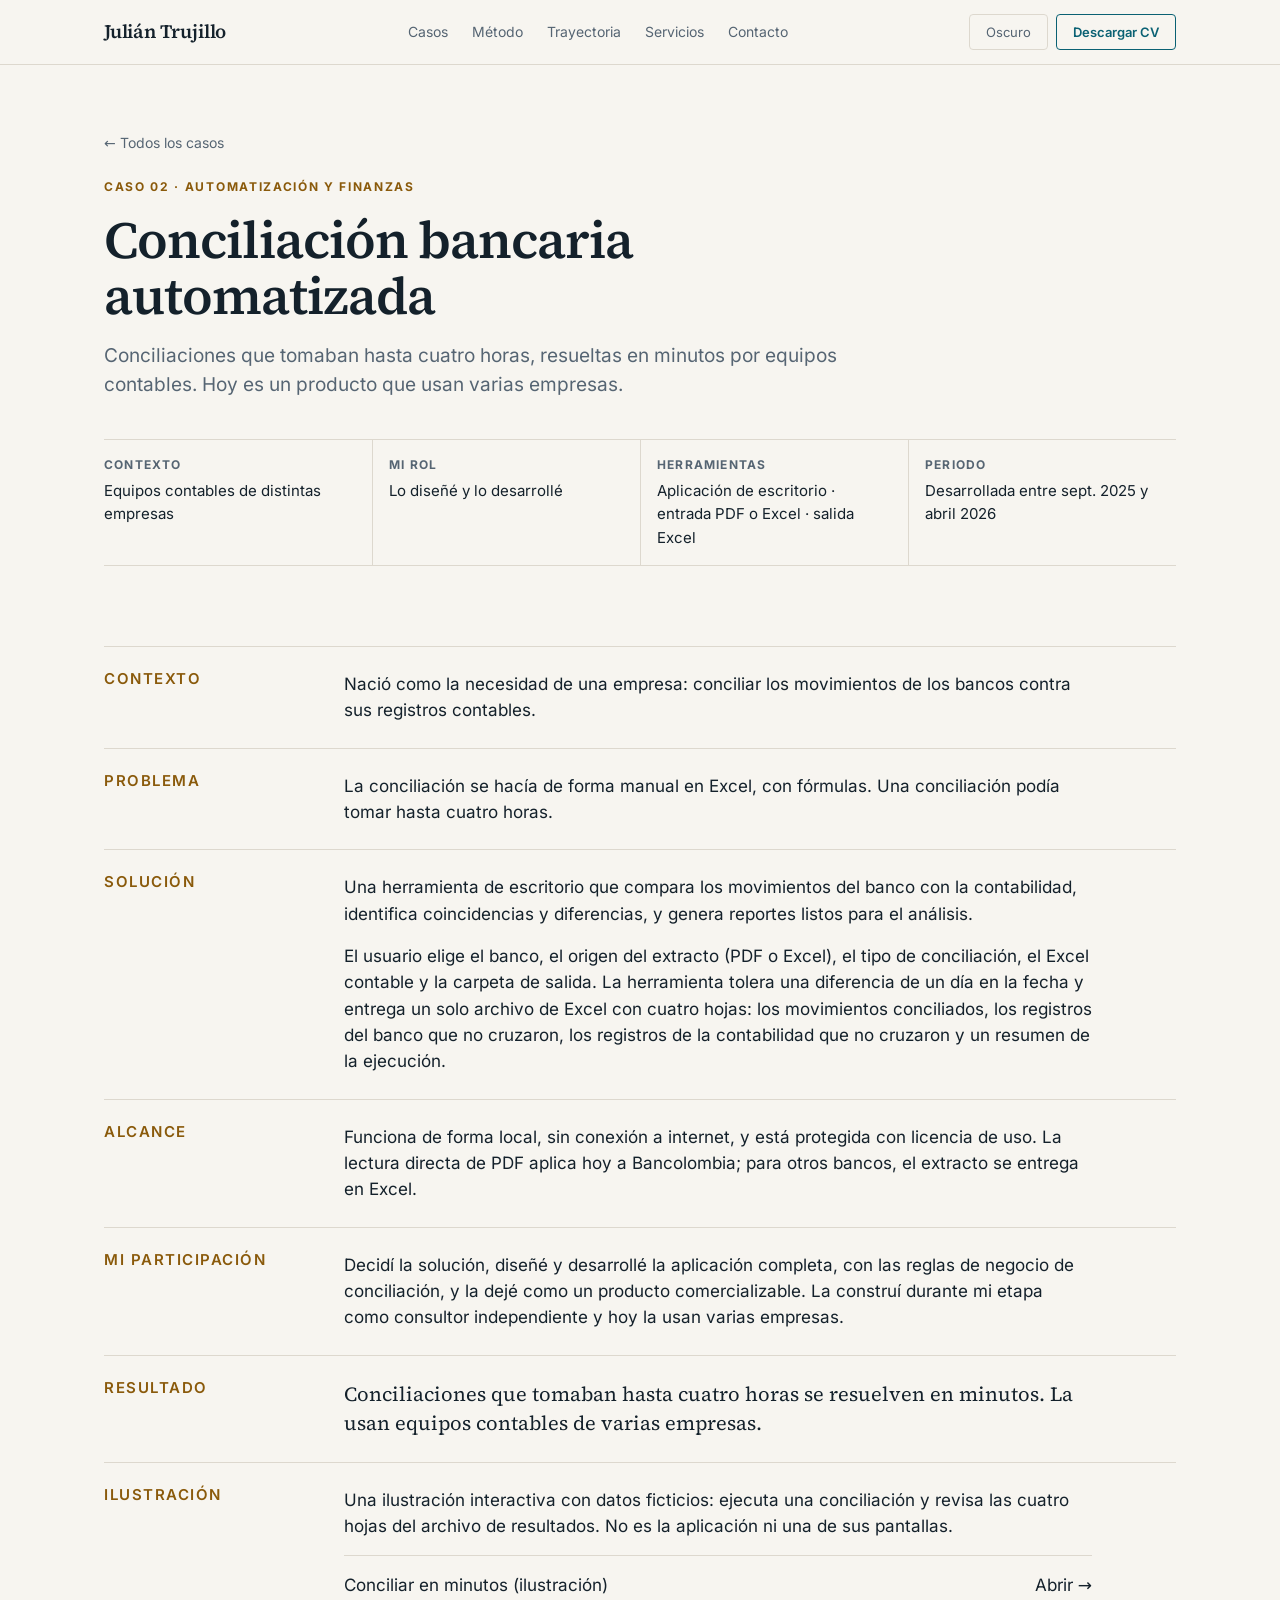
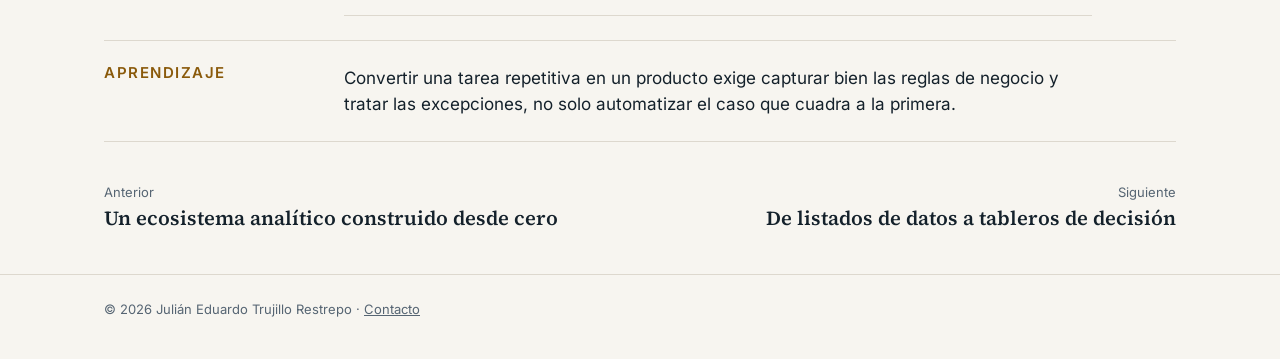
==== casos/conciliacion-bancaria.html @ c0d80c5a "Portafolio profesional: sitio, casos y demos Sitio estático con tres casos de estudio y siete demos " ====
<!doctype html>
<html lang="es" class="no-js">
<head>
<meta charset="utf-8">
<meta name="viewport" content="width=device-width,initial-scale=1">
<title>Conciliación bancaria automatizada · Julián Trujillo</title>
<meta name="description" content="De conciliaciones manuales de hasta cuatro horas a minutos. Una herramienta de escritorio que hoy usan varias empresas.">
<meta property="og:type" content="article">
<meta property="og:locale" content="es_CO">
<meta property="og:title" content="Conciliación bancaria automatizada · Julián Trujillo">
<meta property="og:description" content="De conciliaciones manuales de hasta cuatro horas a minutos. Una herramienta de escritorio que hoy usan varias empresas.">
<meta name="twitter:card" content="summary_large_image">
<link rel="icon" href="data:image/svg+xml,%3Csvg xmlns='http://www.w3.org/2000/svg' viewBox='0 0 64 64'%3E%3Crect width='64' height='64' rx='8' fill='%230a6173'/%3E%3Ctext x='32' y='43' font-family='Georgia,serif' font-size='30' font-weight='700' text-anchor='middle' fill='%23fff'%3EJT%3C/text%3E%3C/svg%3E">
<link rel="stylesheet" href="../assets/css/style.css">
</head>
<body>
<div class="progress" aria-hidden="true"></div>
<a class="skip" href="#contenido">Saltar al contenido</a>
<header class="site-header">
  <div class="wrap">
    <a class="brand" href="../index.html">Julián Trujillo</a>
    <nav class="nav" id="nav" aria-label="Principal">
      <a class="link" href="../index.html#casos">Casos</a>
      <a class="link" href="../index.html#metodo">Método</a>
      <a class="link" href="../index.html#trayectoria">Trayectoria</a>
      <a class="link" href="../index.html#servicios">Servicios</a>
      <a class="link" href="../index.html#contacto">Contacto</a>
    </nav>
    <div class="tools">
      <button class="icon-btn" id="theme-btn" type="button" aria-label="Cambiar entre modo claro y oscuro">Oscuro</button>
      <a class="btn btn-secondary btn-sm" href="../assets/CV_Julian_Trujillo_2026.pdf" download>Descargar CV</a>
      <button class="icon-btn menu-btn" id="menu-btn" type="button" aria-expanded="false" aria-controls="nav">Menú</button>
    </div>
  </div>
</header>
<main id="contenido">
<section class="case-hero">
  <div class="wrap">
    <a class="back" href="../index.html#casos">← Todos los casos</a>
    <p class="eyebrow">Caso 02 · Automatización y finanzas</p>
    <h1>Conciliación bancaria automatizada</h1>
    <p class="lead">Conciliaciones que tomaban hasta cuatro horas, resueltas en minutos por equipos contables. Hoy es un producto que usan varias empresas.</p>
    <dl class="facts">
      <div><dt>Contexto</dt><dd>Equipos contables de distintas empresas</dd></div>
      <div><dt>Mi rol</dt><dd>Lo diseñé y lo desarrollé</dd></div>
      <div><dt>Herramientas</dt><dd>Aplicación de escritorio · entrada PDF o Excel · salida Excel</dd></div>
      <div><dt>Periodo</dt><dd>Desarrollada entre sept. 2025 y abril 2026</dd></div>
    </dl>
  </div>
</section>
<div class="wrap">
<section class="case-body reveal"><h2>Contexto</h2><div class="text "><p>Nació como la necesidad de una empresa: conciliar los movimientos de los bancos contra sus registros contables.</p></div></section>
<section class="case-body reveal"><h2>Problema</h2><div class="text "><p>La conciliación se hacía de forma manual en Excel, con fórmulas. Una conciliación podía tomar hasta cuatro horas.</p></div></section>
<section class="case-body reveal"><h2>Solución</h2><div class="text "><p>Una herramienta de escritorio que compara los movimientos del banco con la contabilidad, identifica coincidencias y diferencias, y genera reportes listos para el análisis.</p><p>El usuario elige el banco, el origen del extracto (PDF o Excel), el tipo de conciliación, el Excel contable y la carpeta de salida. La herramienta tolera una diferencia de un día en la fecha y entrega un solo archivo de Excel con cuatro hojas: los movimientos conciliados, los registros del banco que no cruzaron, los registros de la contabilidad que no cruzaron y un resumen de la ejecución.</p></div></section>
<section class="case-body reveal"><h2>Alcance</h2><div class="text "><p>Funciona de forma local, sin conexión a internet, y está protegida con licencia de uso. La lectura directa de PDF aplica hoy a Bancolombia; para otros bancos, el extracto se entrega en Excel.</p></div></section>
<section class="case-body reveal"><h2>Mi participación</h2><div class="text "><p>Decidí la solución, diseñé y desarrollé la aplicación completa, con las reglas de negocio de conciliación, y la dejé como un producto comercializable. La construí durante mi etapa como consultor independiente y hoy la usan varias empresas.</p></div></section>
<section class="case-body reveal"><h2>Resultado</h2><div class="text "><p class="result">Conciliaciones que tomaban hasta cuatro horas se resuelven en minutos. La usan equipos contables de varias empresas.</p></div></section>
<section class="case-body reveal"><h2>Ilustración</h2><div class="text "><p>Una ilustración interactiva con datos ficticios: ejecuta una conciliación y revisa las cuatro hojas del archivo de resultados. No es la aplicación ni una de sus pantallas.</p><ul class="demo-list"><li><a href="../demos/conciliador.html"><span>Conciliar en minutos (ilustración)</span><span>Abrir →</span></a></li></ul></div></section>
<section class="case-body reveal"><h2>Aprendizaje</h2><div class="text "><p>Convertir una tarea repetitiva en un producto exige capturar bien las reglas de negocio y tratar las excepciones, no solo automatizar el caso que cuadra a la primera.</p></div></section>
</div>
<div class="wrap">
  <nav class="next" aria-label="Otros casos">
    <a href="ecosistema-analitico.html"><small>Anterior</small><strong>Un ecosistema analítico construido desde cero</strong></a>
    <a href="plataforma-virtual.html" style="text-align:right"><small>Siguiente</small><strong>De listados de datos a tableros de decisión</strong></a>
  </nav>
</div>
</main>
<footer><div class="wrap">© 2026 Julián Eduardo Trujillo Restrepo · <a href="../index.html#contacto">Contacto</a></div></footer>
<div class="sticky-cta"><a class="btn btn-primary" href="../index.html#contacto">Contacto</a></div>
<script src="../assets/js/main.js"></script>
</body>
</html>
---- assets/css/style.css ----
/* Portafolio profesional · Julián Trujillo
   Sistema visual: documento editorial, claro por defecto, oscuro automático. */

/* Fuentes autoalojadas (licencia SIL OFL, ver assets/fonts) */
@font-face { font-family: "Source Serif 4"; font-style: normal; font-weight: 200 900; font-display: swap;
  src: url("../fonts/source-serif-4-latin-wght-normal.woff2") format("woff2"); unicode-range: U+0000-00FF,U+0131,U+0152-0153,U+02BB-02BC,U+02C6,U+02DA,U+02DC,U+0304,U+0308,U+0329,U+2000-206F,U+20AC,U+2122,U+2191,U+2193,U+2212,U+2215,U+FEFF,U+FFFD; }
@font-face { font-family: "Inter"; font-style: normal; font-weight: 100 900; font-display: swap;
  src: url("../fonts/inter-latin-wght-normal.woff2") format("woff2"); unicode-range: U+0000-00FF,U+0131,U+0152-0153,U+02BB-02BC,U+02C6,U+02DA,U+02DC,U+0304,U+0308,U+0329,U+2000-206F,U+20AC,U+2122,U+2191,U+2193,U+2212,U+2215,U+FEFF,U+FFFD; }


:root {
  --bg: #f7f5f0;
  --surface: #ffffff;
  --text: #14212b;
  --muted: #566573;
  --line: #ddd8ce;
  --accent: #0a6173;
  --accent-ink: #ffffff;
  --gold: #8a5a0b;
  --ok: #2e7d4f;
  --err: #b3402f;
  --pending-bg: #fff4d6;
  --pending-ink: #6b4a00;

  --font-display: "Source Serif 4", Georgia, "Times New Roman", serif;
  --font-body: Inter, system-ui, "Segoe UI", Roboto, Arial, sans-serif;

  --sp-1: 4px;
  --sp-2: 8px;
  --sp-3: 16px;
  --sp-4: 24px;
  --sp-5: 40px;
  --sp-6: 64px;
  --sp-7: 96px;
  --radius: 4px;
  --max: 1120px;
  --measure: 68ch;
}

@media (prefers-color-scheme: dark) {
  :root:not([data-theme="light"]) {
    --bg: #0e1419;
    --surface: #151d25;
    --text: #e8edf2;
    --muted: #9aa7b4;
    --line: #25303a;
    --accent: #5bbccd;
    --accent-ink: #0e1419;
    --gold: #d9a441;
    --ok: #5cc08a;
    --err: #e5806f;
    --pending-bg: #2b2410;
    --pending-ink: #e7c46a;
  }
}

:root[data-theme="dark"] {
  --bg: #0e1419;
  --surface: #151d25;
  --text: #e8edf2;
  --muted: #9aa7b4;
  --line: #25303a;
  --accent: #5bbccd;
  --accent-ink: #0e1419;
  --gold: #d9a441;
  --ok: #5cc08a;
  --err: #e5806f;
  --pending-bg: #2b2410;
  --pending-ink: #e7c46a;
}

*,
*::before,
*::after { box-sizing: border-box; }

html { scroll-behavior: smooth; scroll-padding-top: 76px; }

body {
  margin: 0;
  background: var(--bg);
  color: var(--text);
  font: 17px/1.55 var(--font-body);
  -webkit-font-smoothing: antialiased;
}

img, svg { max-width: 100%; display: block; }
a { color: inherit; }
p { margin: 0 0 var(--sp-3); }

:focus-visible {
  outline: 3px solid var(--accent);
  outline-offset: 3px;
  border-radius: 2px;
}

.skip {
  position: absolute;
  left: var(--sp-3);
  top: -60px;
  background: var(--accent);
  color: var(--accent-ink);
  padding: var(--sp-2) var(--sp-3);
  z-index: 100;
  border-radius: var(--radius);
}
.skip:focus { top: var(--sp-3); }

.wrap {
  max-width: var(--max);
  margin: 0 auto;
  padding: 0 var(--sp-4);
}

/* ---------- Cabecera ---------- */
.site-header {
  position: sticky;
  top: 0;
  z-index: 50;
  background: color-mix(in srgb, var(--bg) 92%, transparent);
  backdrop-filter: blur(8px);
  border-bottom: 1px solid var(--line);
}
.site-header .wrap {
  display: flex;
  align-items: center;
  justify-content: space-between;
  gap: var(--sp-4);
  height: 64px;
}
.brand {
  font-family: var(--font-display);
  font-size: 19px;
  font-weight: 600;
  text-decoration: none;
  letter-spacing: -0.01em;
  white-space: nowrap;
}
.icon-btn { white-space: nowrap; }
.nav { display: flex; align-items: center; gap: var(--sp-4); }
.nav a.link {
  text-decoration: none;
  font-size: 14px;
  color: var(--muted);
  padding: 6px 0;
  border-bottom: 1px solid transparent;
  transition: color .2s, border-color .2s;
}
.nav a.link:hover,
.nav a.link[aria-current="true"] { color: var(--text); border-color: var(--accent); }

.tools { display: flex; align-items: center; gap: var(--sp-2); }
.icon-btn {
  font: inherit;
  font-size: 13px;
  color: var(--muted);
  background: transparent;
  border: 1px solid var(--line);
  border-radius: var(--radius);
  min-height: 36px;
  padding: 0 var(--sp-3);
  cursor: pointer;
}
.icon-btn:hover { color: var(--text); border-color: var(--muted); }
.menu-btn { display: none; }

/* ---------- Botones ---------- */
.btn {
  display: inline-flex;
  align-items: center;
  justify-content: center;
  gap: var(--sp-2);
  min-height: 44px;
  padding: 0 var(--sp-4);
  font: 600 15px/1 var(--font-body);
  text-decoration: none;
  border-radius: var(--radius);
  border: 1px solid var(--accent);
  cursor: pointer;
  transition: background .2s, color .2s, border-color .2s;
}
.btn-primary { background: var(--accent); color: var(--accent-ink); }
.btn-primary:hover { filter: brightness(1.08); }
.btn-secondary { background: transparent; color: var(--accent); }
.btn-secondary:hover { background: color-mix(in srgb, var(--accent) 10%, transparent); }
.btn-sm { min-height: 36px; padding: 0 var(--sp-3); font-size: 13px; }

/* ---------- Tipografía de sección ---------- */
.eyebrow {
  font-size: 12px;
  font-weight: 700;
  letter-spacing: .14em;
  text-transform: uppercase;
  color: var(--gold);
  margin: 0 0 var(--sp-3);
}
h1, h2, h3 { font-family: var(--font-display); font-weight: 600; letter-spacing: -0.02em; margin: 0; }
h1 { font-size: clamp(36px, 5.4vw, 60px); line-height: 1.08; }
h2 { font-size: clamp(28px, 3.4vw, 40px); line-height: 1.12; }
h3 { font-size: 22px; line-height: 1.2; }
.lead { font-size: 19px; color: var(--muted); max-width: var(--measure); }

.section { padding: var(--sp-7) 0; border-top: 1px solid var(--line); }
.section-head { max-width: 760px; margin-bottom: var(--sp-5); }
.section-head p { color: var(--muted); margin-top: var(--sp-3); }

/* ---------- Hero ---------- */
.hero { padding: var(--sp-7) 0 var(--sp-6); }
.hero-grid { display: grid; grid-template-columns: 1.25fr .75fr; gap: var(--sp-6); align-items: center; }
.hero .role { color: var(--text); font-weight: 600; margin-bottom: var(--sp-3); }
.hero h1 { margin-bottom: var(--sp-4); }
.hero .lead { margin-bottom: var(--sp-5); }
.cta-row { display: flex; flex-wrap: wrap; gap: var(--sp-3); }
.hero-note { font-size: 14px; color: var(--muted); margin-top: var(--sp-4); }

.ba { border: 1px solid var(--line); background: var(--surface); }
.ba-col { padding: var(--sp-4); }
.ba-col + .ba-col { border-top: 1px solid var(--line); }
.ba-label { font-size: 12px; font-weight: 700; letter-spacing: .12em; text-transform: uppercase; color: var(--muted); margin-bottom: var(--sp-3); }
.ba-col.now .ba-label { color: var(--accent); }
.ba ul { list-style: none; margin: 0; padding: 0; }
.ba li { padding: 8px 0; border-top: 1px solid var(--line); font-size: 15px; }
.ba li:first-child { border-top: 0; padding-top: 0; }
.ba-col.before li { color: var(--muted); }
.ba-foot { padding: var(--sp-3) var(--sp-4); border-top: 1px solid var(--line); font-size: 13px; color: var(--muted); }

/* ---------- Qué resuelvo ---------- */
.problems { border-top: 1px solid var(--line); }
.problem { display: grid; grid-template-columns: 1fr 1.2fr; gap: var(--sp-5); padding: var(--sp-4) 0; border-bottom: 1px solid var(--line); }
.problem h3 { font-size: 21px; }
.problem p { margin: 0; color: var(--muted); }

/* ---------- Casos ---------- */
.cases { border-top: 1px solid var(--line); }
.case-row {
  display: grid;
  grid-template-columns: 56px 1fr 220px;
  gap: var(--sp-4);
  align-items: start;
  padding: var(--sp-5) 0;
  border-bottom: 1px solid var(--line);
  text-decoration: none;
  transition: background .2s;
}
.case-row:hover { background: color-mix(in srgb, var(--accent) 5%, transparent); }
.case-row .num { font-family: var(--font-display); font-size: 28px; color: var(--gold); }
.case-row h3 { margin-bottom: var(--sp-2); }
.case-row.lead-case h3 { font-size: 28px; }
.case-row p { margin: 0; color: var(--muted); max-width: 60ch; }
.case-meta { font-size: 14px; color: var(--muted); }
.case-meta strong { display: block; color: var(--text); font-weight: 600; }
.case-meta .go { display: inline-block; margin-top: var(--sp-3); color: var(--accent); font-weight: 600; }
.chips { display: flex; flex-wrap: wrap; gap: 6px; margin-top: var(--sp-3); }
.chip { font-size: 12px; font-weight: 600; padding: 3px 9px; border: 1px solid var(--line); border-radius: 999px; color: var(--muted); }

/* ---------- Método ---------- */
.method-grid { display: grid; grid-template-columns: 1.15fr .85fr; gap: var(--sp-6); }
.capabilities { list-style: none; margin: 0; padding: 0; border-top: 1px solid var(--line); counter-reset: cap; }
.capabilities li { padding: var(--sp-3) 0; border-bottom: 1px solid var(--line); counter-increment: cap; display: grid; grid-template-columns: 36px 1fr; gap: var(--sp-2); }
.capabilities li::before { content: "0" counter(cap); font-family: var(--font-display); color: var(--gold); font-size: 18px; }
.capabilities b { display: block; }
.capabilities span { font-size: 14px; color: var(--muted); }
.stack-group { padding: var(--sp-3) 0; border-bottom: 1px solid var(--line); }
.stack-group:first-child { padding-top: 0; }
.stack-group h3 { font-family: var(--font-body); font-size: 12px; letter-spacing: .12em; text-transform: uppercase; color: var(--accent); margin-bottom: var(--sp-2); }
.stack-group p { margin: 0; font-size: 15px; }

/* ---------- Trayectoria ---------- */
.timeline { list-style: none; margin: 0; padding: 0 0 0 var(--sp-4); border-left: 1px solid var(--line); }
.timeline li { position: relative; padding: 0 0 var(--sp-5) var(--sp-4); }
.timeline li::before { content: ""; position: absolute; left: -29px; top: 8px; width: 9px; height: 9px; border-radius: 50%; background: var(--accent); }
.timeline li:last-child { padding-bottom: 0; }
.tl-when { font-size: 13px; color: var(--muted); font-weight: 600; letter-spacing: .04em; }
.timeline h3 { margin: 2px 0 2px; }
.tl-org { color: var(--accent); font-weight: 600; font-size: 15px; margin-bottom: var(--sp-2); }
.timeline p { color: var(--muted); max-width: var(--measure); margin: 0; }

/* ---------- Servicios ---------- */
.services { display: grid; grid-template-columns: repeat(2, 1fr); border-top: 1px solid var(--line); border-left: 1px solid var(--line); }
.service { padding: var(--sp-4); border-right: 1px solid var(--line); border-bottom: 1px solid var(--line); }
.service h3 { margin-bottom: var(--sp-3); }
.service dl { margin: 0; }
.service dt { font-size: 12px; font-weight: 700; letter-spacing: .1em; text-transform: uppercase; color: var(--muted); margin-top: var(--sp-3); }
.service dd { margin: 4px 0 0; }

/* ---------- Sobre mí ---------- */
.about-grid { display: grid; grid-template-columns: 1.2fr .8fr; gap: var(--sp-6); }
.edu { list-style: none; padding: 0; margin: 0; border-top: 1px solid var(--line); }
.edu li { padding: var(--sp-3) 0; border-bottom: 1px solid var(--line); font-size: 15px; }
.edu b { display: block; }
.edu span { color: var(--muted); font-size: 14px; }

/* ---------- Contacto ---------- */
.contact { background: var(--surface); }
.contact-grid { display: grid; grid-template-columns: 1fr 1fr; gap: var(--sp-6); align-items: end; }
.contact-list { list-style: none; margin: 0; padding: 0; border-top: 1px solid var(--line); }
.contact-list li { border-bottom: 1px solid var(--line); }
.contact-list a { display: flex; justify-content: space-between; gap: var(--sp-3); padding: var(--sp-3) 0; text-decoration: none; }
.contact-list a:hover span:last-child { color: var(--accent); }
.contact-list span:first-child { color: var(--muted); font-size: 14px; }

footer { padding: var(--sp-4) 0 var(--sp-5); font-size: 13px; color: var(--muted); border-top: 1px solid var(--line); }

/* ---------- Casos (página) ---------- */
.progress { position: fixed; top: 0; left: 0; height: 3px; width: 0; background: var(--accent); z-index: 60; }
.case-hero { padding: var(--sp-6) 0 var(--sp-5); }
.back { font-size: 14px; color: var(--muted); text-decoration: none; display: inline-block; margin-bottom: var(--sp-4); }
.back:hover { color: var(--accent); }
.case-hero h1 { max-width: 20ch; margin-bottom: var(--sp-3); font-size: clamp(34px, 4.8vw, 52px); }
.facts { display: grid; grid-template-columns: repeat(4, 1fr); border-top: 1px solid var(--line); border-bottom: 1px solid var(--line); margin: var(--sp-5) 0; }
.facts div { padding: var(--sp-3) var(--sp-3) var(--sp-3) 0; }
.facts div + div { padding-left: var(--sp-3); border-left: 1px solid var(--line); }
.facts dt { font-size: 12px; font-weight: 700; letter-spacing: .1em; text-transform: uppercase; color: var(--muted); }
.facts dd { margin: 4px 0 0; font-size: 15px; }
.case-body { display: grid; grid-template-columns: 200px 1fr; gap: var(--sp-5); padding: var(--sp-4) 0; border-top: 1px solid var(--line); }
.case-body h2 { font-size: 15px; font-family: var(--font-body); letter-spacing: .1em; text-transform: uppercase; color: var(--gold); }
.case-body .text { max-width: var(--measure); }
.case-body .text p:last-child { margin-bottom: 0; }
.result { font-family: var(--font-display); font-size: 20px; line-height: 1.45; }
.demo-list { list-style: none; padding: 0; margin: var(--sp-3) 0 0; border-top: 1px solid var(--line); }
.demo-list li { border-bottom: 1px solid var(--line); }
.demo-list a { display: flex; justify-content: space-between; padding: var(--sp-3) 0; text-decoration: none; }
.demo-list a:hover { color: var(--accent); }
.demo-note { font-size: 14px; color: var(--muted); margin-top: var(--sp-3); }
.next { display: flex; justify-content: space-between; gap: var(--sp-4); padding: var(--sp-5) 0; border-top: 1px solid var(--line); }
.next a { text-decoration: none; }
.next small { display: block; color: var(--muted); font-size: 13px; }
.next strong { font-family: var(--font-display); font-size: 20px; font-weight: 600; }

mark.pending { background: var(--pending-bg); color: var(--pending-ink); padding: 1px 6px; border-radius: 3px; font-size: .88em; }

/* ---------- CTA móvil fijo ---------- */
.sticky-cta { display: none; }

/* ---------- Revelado ---------- */
.reveal { opacity: 0; transform: translateY(8px); transition: opacity .3s ease, transform .3s ease; }
.reveal.in { opacity: 1; transform: none; }
.no-js .reveal { opacity: 1; transform: none; }

@media (prefers-reduced-motion: reduce) {
  html { scroll-behavior: auto; }
  *, *::before, *::after { transition: none !important; animation: none !important; }
  .reveal { opacity: 1; transform: none; }
}

/* ---------- Tablet ---------- */
@media (max-width: 900px) {
  .hero-grid, .method-grid, .about-grid, .contact-grid { grid-template-columns: 1fr; gap: var(--sp-5); }
  .case-row { grid-template-columns: 48px 1fr; }
  .case-row .case-meta { grid-column: 2; }
  .facts { grid-template-columns: repeat(2, 1fr); }
  .facts div:nth-child(3) { padding-left: 0; border-left: 0; }
  .facts div:nth-child(n+3) { border-top: 1px solid var(--line); }
}

/* ---------- Móvil ---------- */
@media (max-width: 768px) {
  body { font-size: 16px; }
  .wrap { padding: 0 16px; }
  .section { padding: var(--sp-6) 0; }
  .hero { padding: var(--sp-5) 0; }
  .ba { display: none; }
  .hero .lead { font-size: 17px; }
  .cta-row .btn { width: 100%; }
  .problem { grid-template-columns: 1fr; gap: var(--sp-2); }
  .services { grid-template-columns: 1fr; }
  .case-body { grid-template-columns: 1fr; gap: var(--sp-2); }
  .menu-btn { display: inline-flex; align-items: center; }
  .icon-btn { min-height: 44px; padding: 0 12px; }
  .site-header .wrap { gap: 8px; }
  .tools { gap: 6px; }
  .nav {
    display: none;
    position: absolute;
    top: 64px; left: 0; right: 0;
    flex-direction: column;
    align-items: stretch;
    gap: 0;
    background: var(--bg);
    border-bottom: 1px solid var(--line);
    padding: var(--sp-2) 16px var(--sp-3);
  }
  .nav.open { display: flex; }
  .nav a.link { padding: 14px 0; font-size: 16px; border-bottom: 1px solid var(--line); }
  .tools .btn { display: none; }
  .contact-list a { min-height: 44px; }
  .next { flex-direction: column; }
  .sticky-cta {
    position: fixed;
    left: 16px; right: 16px; bottom: 16px;
    z-index: 40;
    transform: translateY(140%);
    transition: transform .25s ease;
    display: flex;
  }
  .sticky-cta.show { transform: none; }
  .sticky-cta .btn { width: 100%; box-shadow: 0 6px 20px rgba(0,0,0,.18); }
  body { padding-bottom: 76px; }
}

@media print {
  .site-header, .sticky-cta, .progress { display: none; }
  .reveal { opacity: 1; transform: none; }
}
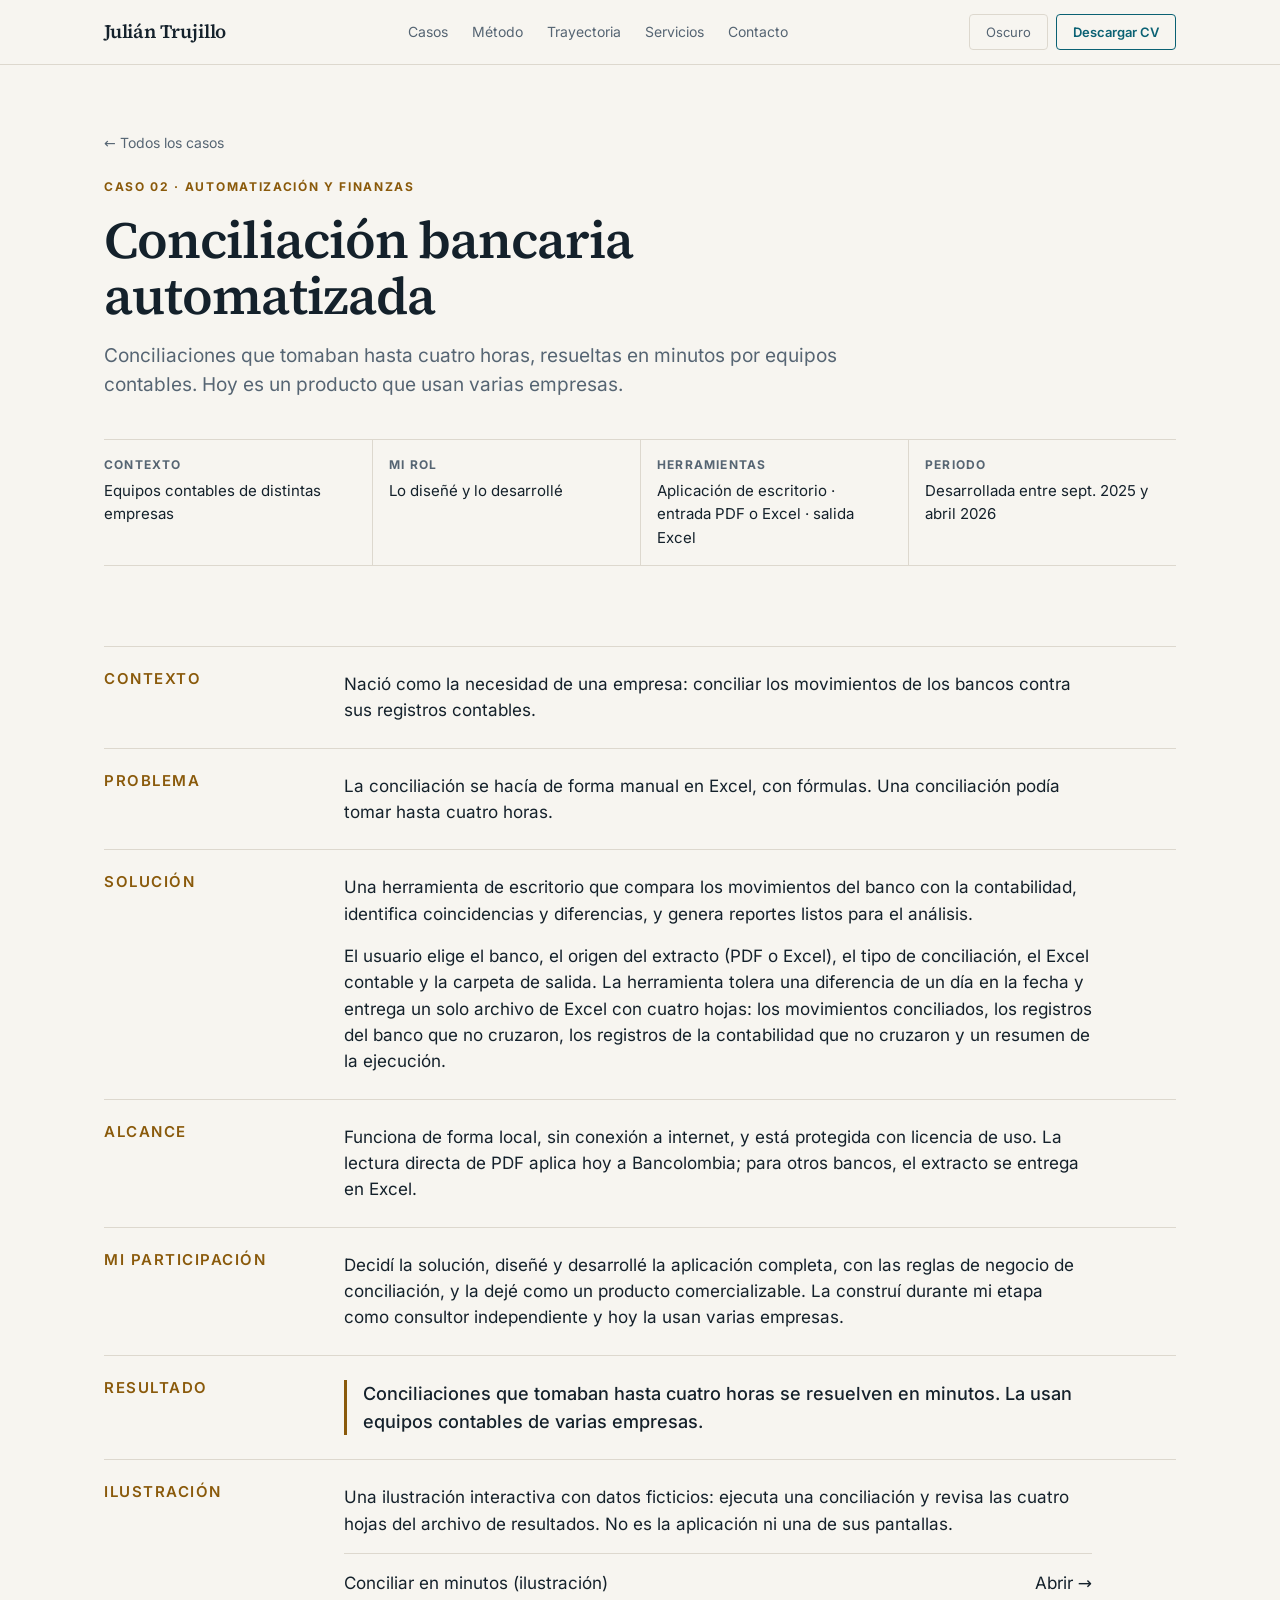
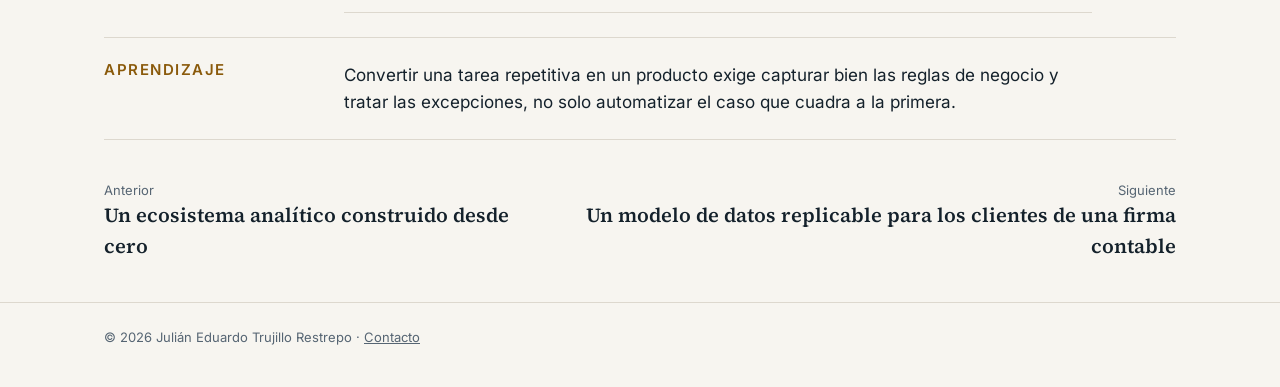
==== commit db878630: "Añade el caso de la firma contable y aplica la revisión de textos - Nuevo caso 3 (modelo de datos re" ====
--- a/casos/conciliacion-bancaria.html
+++ b/casos/conciliacion-bancaria.html
@@ -61,7 +61,7 @@
 <div class="wrap">
   <nav class="next" aria-label="Otros casos">
     <a href="ecosistema-analitico.html"><small>Anterior</small><strong>Un ecosistema analítico construido desde cero</strong></a>
-    <a href="plataforma-virtual.html" style="text-align:right"><small>Siguiente</small><strong>De listados de datos a tableros de decisión</strong></a>
+    <a href="modelo-financiero-replicable.html" style="text-align:right"><small>Siguiente</small><strong>Un modelo de datos replicable para los clientes de una firma contable</strong></a>
   </nav>
 </div>
 </main>
--- a/assets/css/style.css
+++ b/assets/css/style.css
@@ -248,7 +248,7 @@
 .case-row p { margin: 0; color: var(--muted); max-width: 60ch; }
 .case-meta { font-size: 14px; color: var(--muted); }
 .case-meta strong { display: block; color: var(--text); font-weight: 600; }
-.case-meta .go { display: inline-block; margin-top: var(--sp-3); color: var(--accent); font-weight: 600; }
+.case-meta .go { display: block; margin-top: var(--sp-3); color: var(--accent); font-weight: 600; }
 .chips { display: flex; flex-wrap: wrap; gap: 6px; margin-top: var(--sp-3); }
 .chip { font-size: 12px; font-weight: 600; padding: 3px 9px; border: 1px solid var(--line); border-radius: 999px; color: var(--muted); }
 
@@ -315,7 +315,7 @@
 .case-body h2 { font-size: 15px; font-family: var(--font-body); letter-spacing: .1em; text-transform: uppercase; color: var(--gold); }
 .case-body .text { max-width: var(--measure); }
 .case-body .text p:last-child { margin-bottom: 0; }
-.result { font-family: var(--font-display); font-size: 20px; line-height: 1.45; }
+.result { font-family: var(--font-body); font-size: 18px; font-weight: 500; line-height: 1.55; padding-left: var(--sp-3); border-left: 3px solid var(--gold); }
 .demo-list { list-style: none; padding: 0; margin: var(--sp-3) 0 0; border-top: 1px solid var(--line); }
 .demo-list li { border-bottom: 1px solid var(--line); }
 .demo-list a { display: flex; justify-content: space-between; padding: var(--sp-3) 0; text-decoration: none; }
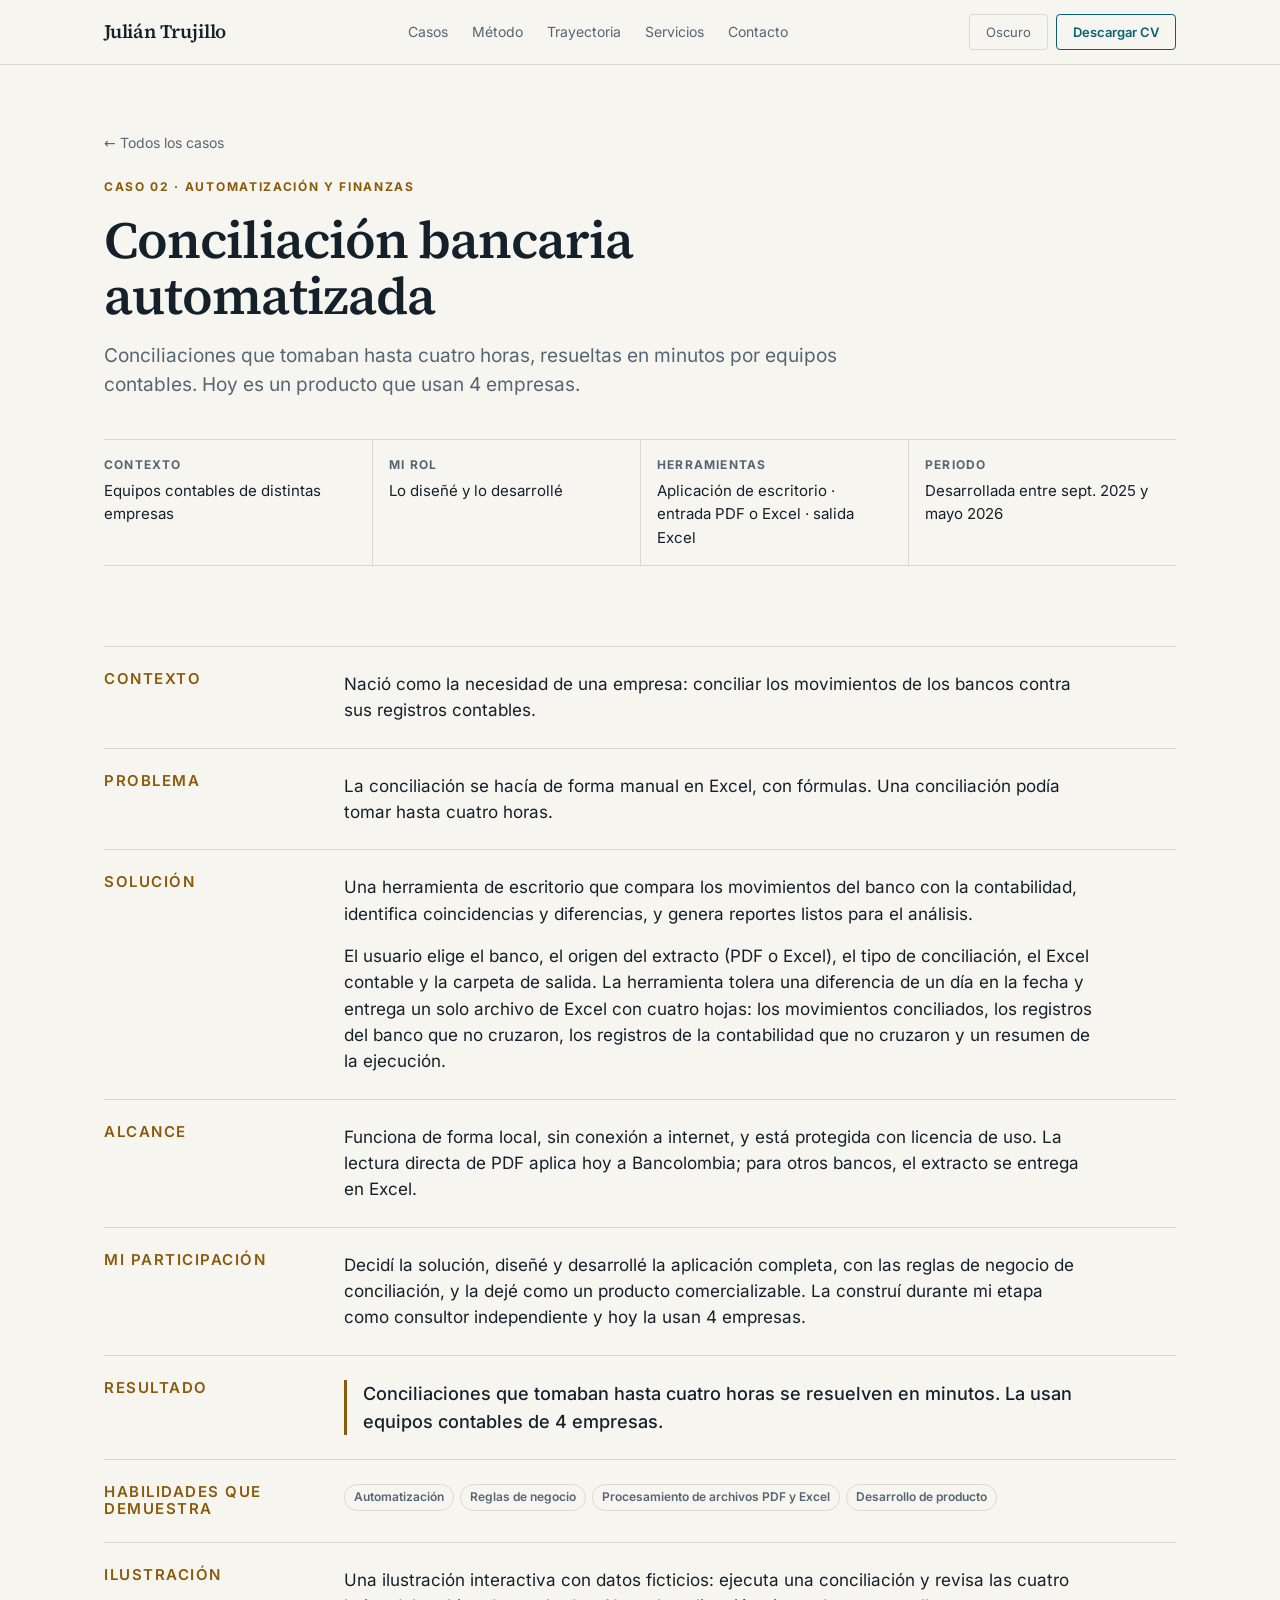
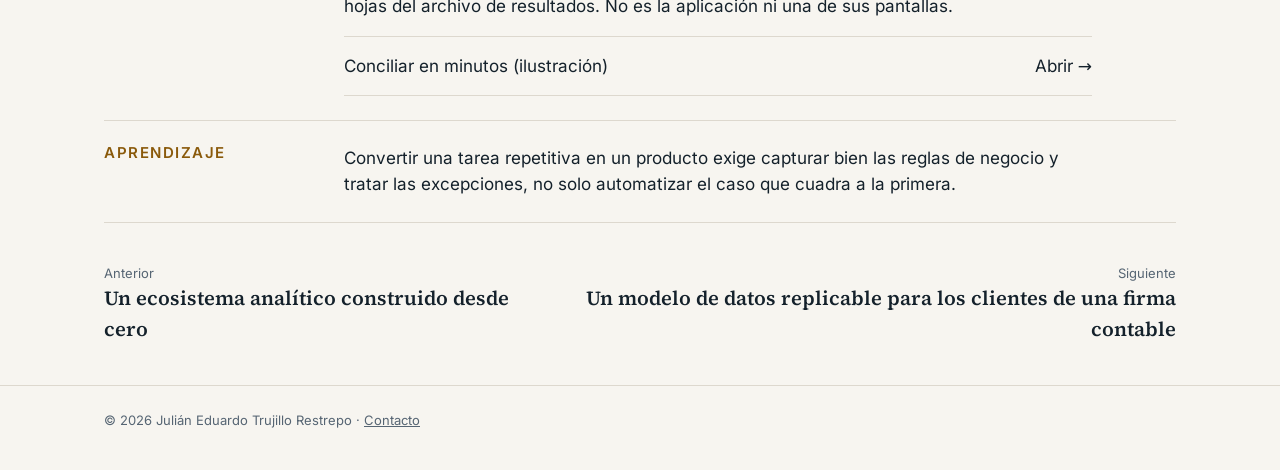
==== commit 2e20f85d: "CV de una página, trayectoria corregida y enfoque de búsqueda de empleo - CV público de una página; " ====
--- a/casos/conciliacion-bancaria.html
+++ b/casos/conciliacion-bancaria.html
@@ -4,11 +4,11 @@
 <meta charset="utf-8">
 <meta name="viewport" content="width=device-width,initial-scale=1">
 <title>Conciliación bancaria automatizada · Julián Trujillo</title>
-<meta name="description" content="De conciliaciones manuales de hasta cuatro horas a minutos. Una herramienta de escritorio que hoy usan varias empresas.">
+<meta name="description" content="De conciliaciones manuales de hasta cuatro horas a minutos. Una herramienta de escritorio que hoy usan 4 empresas.">
 <meta property="og:type" content="article">
 <meta property="og:locale" content="es_CO">
 <meta property="og:title" content="Conciliación bancaria automatizada · Julián Trujillo">
-<meta property="og:description" content="De conciliaciones manuales de hasta cuatro horas a minutos. Una herramienta de escritorio que hoy usan varias empresas.">
+<meta property="og:description" content="De conciliaciones manuales de hasta cuatro horas a minutos. Una herramienta de escritorio que hoy usan 4 empresas.">
 <meta name="twitter:card" content="summary_large_image">
 <link rel="icon" href="data:image/svg+xml,%3Csvg xmlns='http://www.w3.org/2000/svg' viewBox='0 0 64 64'%3E%3Crect width='64' height='64' rx='8' fill='%230a6173'/%3E%3Ctext x='32' y='43' font-family='Georgia,serif' font-size='30' font-weight='700' text-anchor='middle' fill='%23fff'%3EJT%3C/text%3E%3C/svg%3E">
 <link rel="stylesheet" href="../assets/css/style.css">
@@ -39,12 +39,12 @@
     <a class="back" href="../index.html#casos">← Todos los casos</a>
     <p class="eyebrow">Caso 02 · Automatización y finanzas</p>
     <h1>Conciliación bancaria automatizada</h1>
-    <p class="lead">Conciliaciones que tomaban hasta cuatro horas, resueltas en minutos por equipos contables. Hoy es un producto que usan varias empresas.</p>
+    <p class="lead">Conciliaciones que tomaban hasta cuatro horas, resueltas en minutos por equipos contables. Hoy es un producto que usan 4 empresas.</p>
     <dl class="facts">
       <div><dt>Contexto</dt><dd>Equipos contables de distintas empresas</dd></div>
       <div><dt>Mi rol</dt><dd>Lo diseñé y lo desarrollé</dd></div>
       <div><dt>Herramientas</dt><dd>Aplicación de escritorio · entrada PDF o Excel · salida Excel</dd></div>
-      <div><dt>Periodo</dt><dd>Desarrollada entre sept. 2025 y abril 2026</dd></div>
+      <div><dt>Periodo</dt><dd>Desarrollada entre sept. 2025 y mayo 2026</dd></div>
     </dl>
   </div>
 </section>
@@ -53,8 +53,9 @@
 <section class="case-body reveal"><h2>Problema</h2><div class="text "><p>La conciliación se hacía de forma manual en Excel, con fórmulas. Una conciliación podía tomar hasta cuatro horas.</p></div></section>
 <section class="case-body reveal"><h2>Solución</h2><div class="text "><p>Una herramienta de escritorio que compara los movimientos del banco con la contabilidad, identifica coincidencias y diferencias, y genera reportes listos para el análisis.</p><p>El usuario elige el banco, el origen del extracto (PDF o Excel), el tipo de conciliación, el Excel contable y la carpeta de salida. La herramienta tolera una diferencia de un día en la fecha y entrega un solo archivo de Excel con cuatro hojas: los movimientos conciliados, los registros del banco que no cruzaron, los registros de la contabilidad que no cruzaron y un resumen de la ejecución.</p></div></section>
 <section class="case-body reveal"><h2>Alcance</h2><div class="text "><p>Funciona de forma local, sin conexión a internet, y está protegida con licencia de uso. La lectura directa de PDF aplica hoy a Bancolombia; para otros bancos, el extracto se entrega en Excel.</p></div></section>
-<section class="case-body reveal"><h2>Mi participación</h2><div class="text "><p>Decidí la solución, diseñé y desarrollé la aplicación completa, con las reglas de negocio de conciliación, y la dejé como un producto comercializable. La construí durante mi etapa como consultor independiente y hoy la usan varias empresas.</p></div></section>
-<section class="case-body reveal"><h2>Resultado</h2><div class="text "><p class="result">Conciliaciones que tomaban hasta cuatro horas se resuelven en minutos. La usan equipos contables de varias empresas.</p></div></section>
+<section class="case-body reveal"><h2>Mi participación</h2><div class="text "><p>Decidí la solución, diseñé y desarrollé la aplicación completa, con las reglas de negocio de conciliación, y la dejé como un producto comercializable. La construí durante mi etapa como consultor independiente y hoy la usan 4 empresas.</p></div></section>
+<section class="case-body reveal"><h2>Resultado</h2><div class="text "><p class="result">Conciliaciones que tomaban hasta cuatro horas se resuelven en minutos. La usan equipos contables de 4 empresas.</p></div></section>
+<section class="case-body reveal"><h2>Habilidades que demuestra</h2><div class="text "><div class="chips"><span class="chip">Automatización</span><span class="chip">Reglas de negocio</span><span class="chip">Procesamiento de archivos PDF y Excel</span><span class="chip">Desarrollo de producto</span></div></div></section>
 <section class="case-body reveal"><h2>Ilustración</h2><div class="text "><p>Una ilustración interactiva con datos ficticios: ejecuta una conciliación y revisa las cuatro hojas del archivo de resultados. No es la aplicación ni una de sus pantallas.</p><ul class="demo-list"><li><a href="../demos/conciliador.html"><span>Conciliar en minutos (ilustración)</span><span>Abrir →</span></a></li></ul></div></section>
 <section class="case-body reveal"><h2>Aprendizaje</h2><div class="text "><p>Convertir una tarea repetitiva en un producto exige capturar bien las reglas de negocio y tratar las excepciones, no solo automatizar el caso que cuadra a la primera.</p></div></section>
 </div>
--- a/assets/css/style.css
+++ b/assets/css/style.css
@@ -226,7 +226,6 @@
 /* ---------- Qué resuelvo ---------- */
 .problems { border-top: 1px solid var(--line); }
 .problem { display: grid; grid-template-columns: 1fr 1.2fr; gap: var(--sp-5); padding: var(--sp-4) 0; border-bottom: 1px solid var(--line); }
-.problem h3 { font-size: 21px; }
 .problem p { margin: 0; color: var(--muted); }
 
 /* ---------- Casos ---------- */
@@ -244,13 +243,13 @@
 .case-row:hover { background: color-mix(in srgb, var(--accent) 5%, transparent); }
 .case-row .num { font-family: var(--font-display); font-size: 28px; color: var(--gold); }
 .case-row h3 { margin-bottom: var(--sp-2); }
-.case-row.lead-case h3 { font-size: 28px; }
 .case-row p { margin: 0; color: var(--muted); max-width: 60ch; }
 .case-meta { font-size: 14px; color: var(--muted); }
 .case-meta strong { display: block; color: var(--text); font-weight: 600; }
 .case-meta .go { display: block; margin-top: var(--sp-3); color: var(--accent); font-weight: 600; }
 .chips { display: flex; flex-wrap: wrap; gap: 6px; margin-top: var(--sp-3); }
 .chip { font-size: 12px; font-weight: 600; padding: 3px 9px; border: 1px solid var(--line); border-radius: 999px; color: var(--muted); }
+.chip-main { color: var(--accent); border-color: var(--accent); background: color-mix(in srgb, var(--accent) 12%, transparent); }
 
 /* ---------- Método ---------- */
 .method-grid { display: grid; grid-template-columns: 1.15fr .85fr; gap: var(--sp-6); }
@@ -401,3 +400,21 @@
   .site-header, .sticky-cta, .progress { display: none; }
   .reveal { opacity: 1; transform: none; }
 }
+
+/* ---- Mi trabajo en cifras ---- */
+.band { padding: var(--sp-5) 0; border-top: 1px solid var(--line); }
+.stats { display: grid; grid-template-columns: repeat(5, 1fr); gap: var(--sp-3); margin-top: var(--sp-3); }
+.stat { padding-top: var(--sp-3); border-top: 2px solid var(--accent); }
+.stat b { display: block; font: 600 30px/1.1 var(--font-display); color: var(--text); white-space: nowrap; }
+.stat span { display: block; margin-top: 8px; font-size: 14px; line-height: 1.4; color: var(--muted); }
+@media (max-width: 900px) { .stats { grid-template-columns: repeat(2, 1fr); } .band { padding: var(--sp-4) 0; } }
+
+/* ---- Proyectos independientes (línea secundaria) ---- */
+.pro-list { list-style: none; margin: 0; padding: 0; border-top: 1px solid var(--line); }
+.pro-list li { display: grid; grid-template-columns: 280px 1fr; gap: var(--sp-4); padding: var(--sp-3) 0; border-bottom: 1px solid var(--line); }
+.pro-list b { font-weight: 600; }
+.pro-list span { color: var(--muted); }
+@media (max-width: 768px) { .pro-list li { grid-template-columns: 1fr; gap: 4px; } }
+
+/* ---- Habilidades en los casos ---- */
+.case-body .chips { margin-top: 0; }
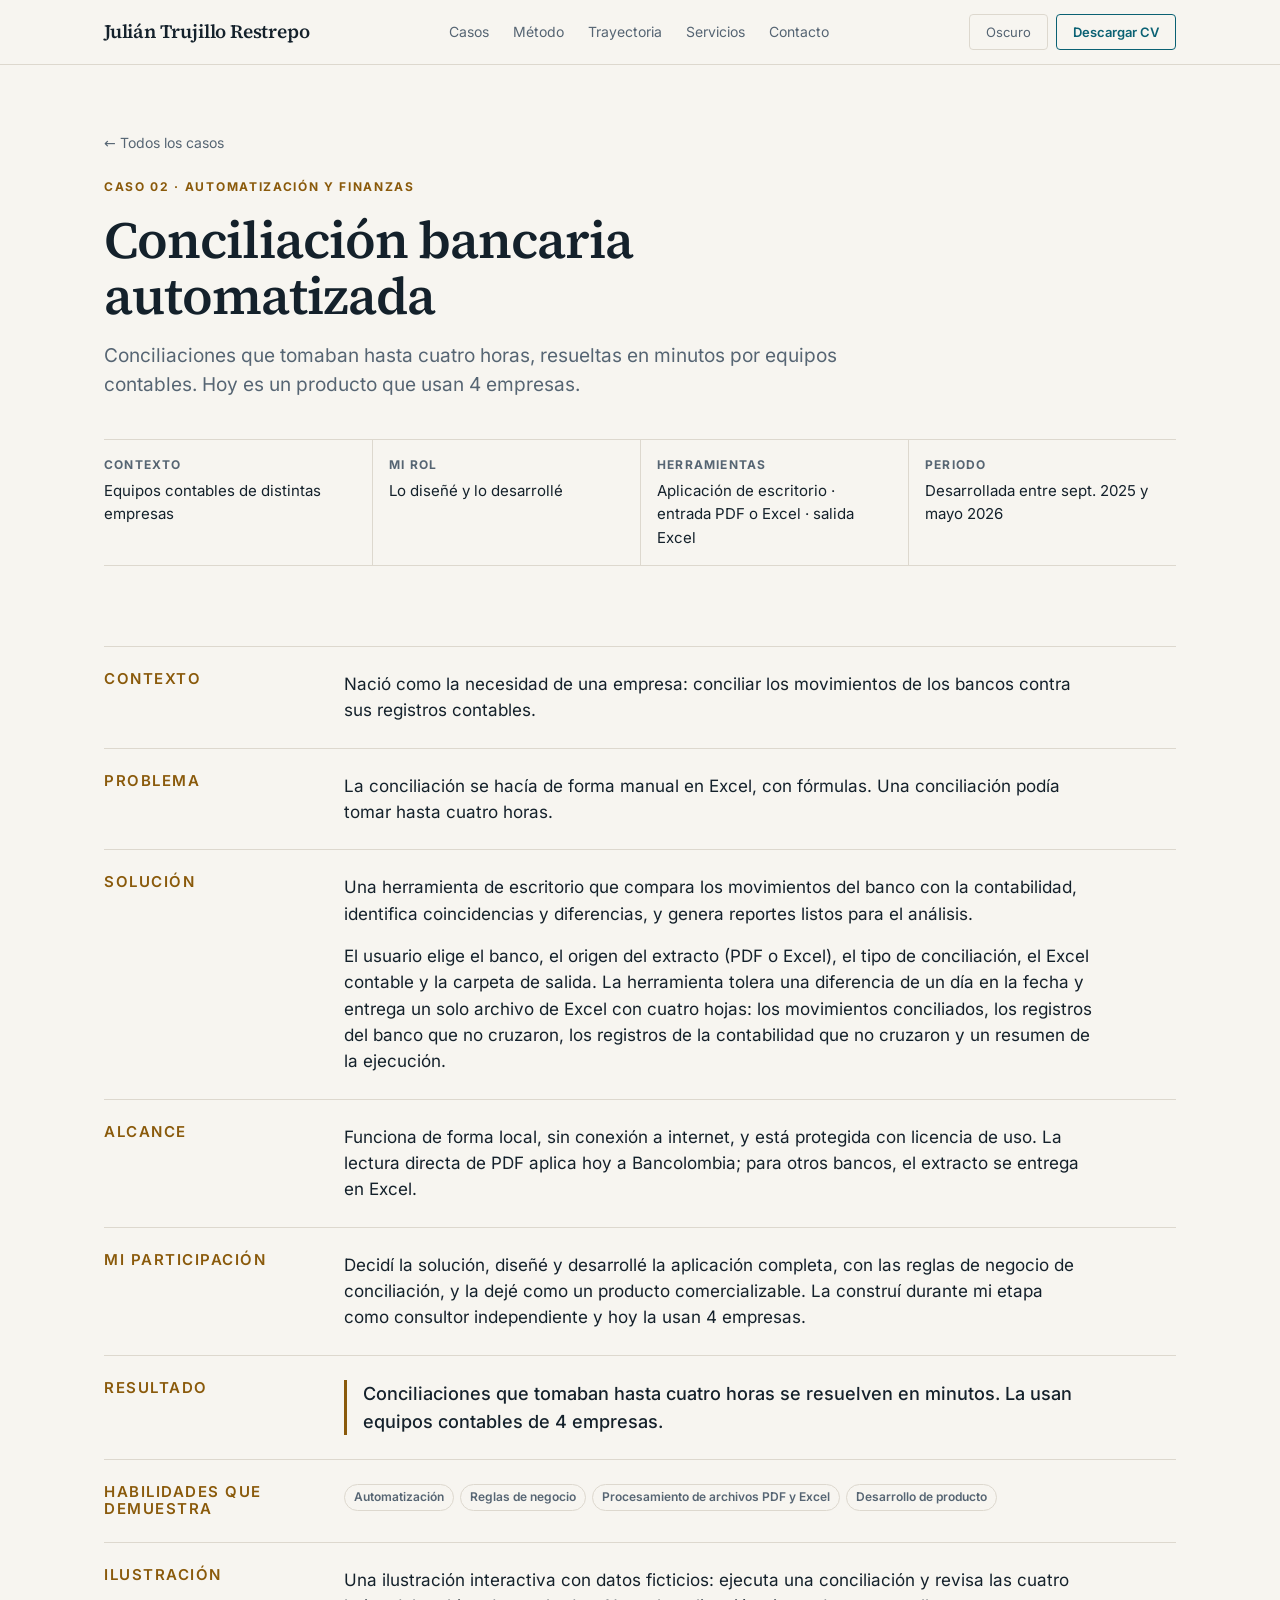
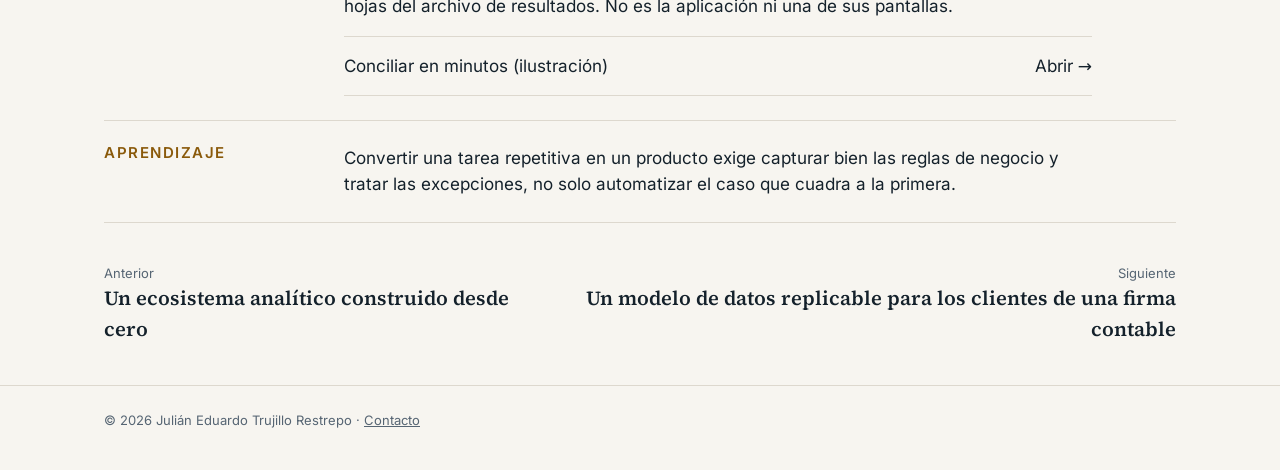
==== commit 77bdaea2: "Cifras alineadas y nombre completo Julian Trujillo Restrepo Co-Authored-By: Claude Sonnet 5.5 <norep" ====
--- a/casos/conciliacion-bancaria.html
+++ b/casos/conciliacion-bancaria.html
@@ -3,11 +3,11 @@
 <head>
 <meta charset="utf-8">
 <meta name="viewport" content="width=device-width,initial-scale=1">
-<title>Conciliación bancaria automatizada · Julián Trujillo</title>
+<title>Conciliación bancaria automatizada · Julián Trujillo Restrepo</title>
 <meta name="description" content="De conciliaciones manuales de hasta cuatro horas a minutos. Una herramienta de escritorio que hoy usan 4 empresas.">
 <meta property="og:type" content="article">
 <meta property="og:locale" content="es_CO">
-<meta property="og:title" content="Conciliación bancaria automatizada · Julián Trujillo">
+<meta property="og:title" content="Conciliación bancaria automatizada · Julián Trujillo Restrepo">
 <meta property="og:description" content="De conciliaciones manuales de hasta cuatro horas a minutos. Una herramienta de escritorio que hoy usan 4 empresas.">
 <meta name="twitter:card" content="summary_large_image">
 <link rel="icon" href="data:image/svg+xml,%3Csvg xmlns='http://www.w3.org/2000/svg' viewBox='0 0 64 64'%3E%3Crect width='64' height='64' rx='8' fill='%230a6173'/%3E%3Ctext x='32' y='43' font-family='Georgia,serif' font-size='30' font-weight='700' text-anchor='middle' fill='%23fff'%3EJT%3C/text%3E%3C/svg%3E">
@@ -18,7 +18,7 @@
 <a class="skip" href="#contenido">Saltar al contenido</a>
 <header class="site-header">
   <div class="wrap">
-    <a class="brand" href="../index.html">Julián Trujillo</a>
+    <a class="brand" href="../index.html">Julián Trujillo Restrepo</a>
     <nav class="nav" id="nav" aria-label="Principal">
       <a class="link" href="../index.html#casos">Casos</a>
       <a class="link" href="../index.html#metodo">Método</a>
--- a/assets/css/style.css
+++ b/assets/css/style.css
@@ -1,4 +1,4 @@
-/* Portafolio profesional · Julián Trujillo
+/* Portafolio profesional · Julián Trujillo Restrepo
    Sistema visual: documento editorial, claro por defecto, oscuro automático. */
 
 /* Fuentes autoalojadas (licencia SIL OFL, ver assets/fonts) */
@@ -401,13 +401,17 @@
   .reveal { opacity: 1; transform: none; }
 }
 
-/* ---- Mi trabajo en cifras ---- */
+/* ---- Mi trabajo en cifras (agrupadas por trabajo) ---- */
 .band { padding: var(--sp-5) 0; border-top: 1px solid var(--line); }
-.stats { display: grid; grid-template-columns: repeat(5, 1fr); gap: var(--sp-3); margin-top: var(--sp-3); }
-.stat { padding-top: var(--sp-3); border-top: 2px solid var(--accent); }
+.stat-groups { display: grid; grid-template-columns: 2fr 1fr 1fr 1fr; grid-template-rows: auto 1fr; column-gap: var(--sp-5); row-gap: 0; margin-top: var(--sp-3); }
+.sgroup { border-top: 2px solid var(--accent); padding-top: var(--sp-3); display: grid; grid-template-rows: subgrid; grid-row: span 2; row-gap: 0; }
+.sg-title { margin: 0 0 var(--sp-3); font-size: 12px; font-weight: 700; letter-spacing: .1em; text-transform: uppercase; color: var(--muted); }
+.sg-items { display: grid; grid-auto-flow: column; grid-auto-columns: 1fr; gap: var(--sp-4); }
+.sg-items .stat + .stat { border-left: 1px solid var(--line); padding-left: var(--sp-4); }
 .stat b { display: block; font: 600 30px/1.1 var(--font-display); color: var(--text); white-space: nowrap; }
 .stat span { display: block; margin-top: 8px; font-size: 14px; line-height: 1.4; color: var(--muted); }
-@media (max-width: 900px) { .stats { grid-template-columns: repeat(2, 1fr); } .band { padding: var(--sp-4) 0; } }
+@media (max-width: 900px) { .stat-groups { grid-template-columns: 1fr; grid-template-rows: none; row-gap: var(--sp-4); } .sgroup { grid-template-rows: none; grid-row: auto; display: block; } .band { padding: var(--sp-4) 0; } }
+@media (max-width: 480px) { .sg-items { grid-auto-flow: row; gap: var(--sp-3); } .sg-items .stat + .stat { border-left: 0; padding-left: 0; } }
 
 /* ---- Proyectos independientes (línea secundaria) ---- */
 .pro-list { list-style: none; margin: 0; padding: 0; border-top: 1px solid var(--line); }
